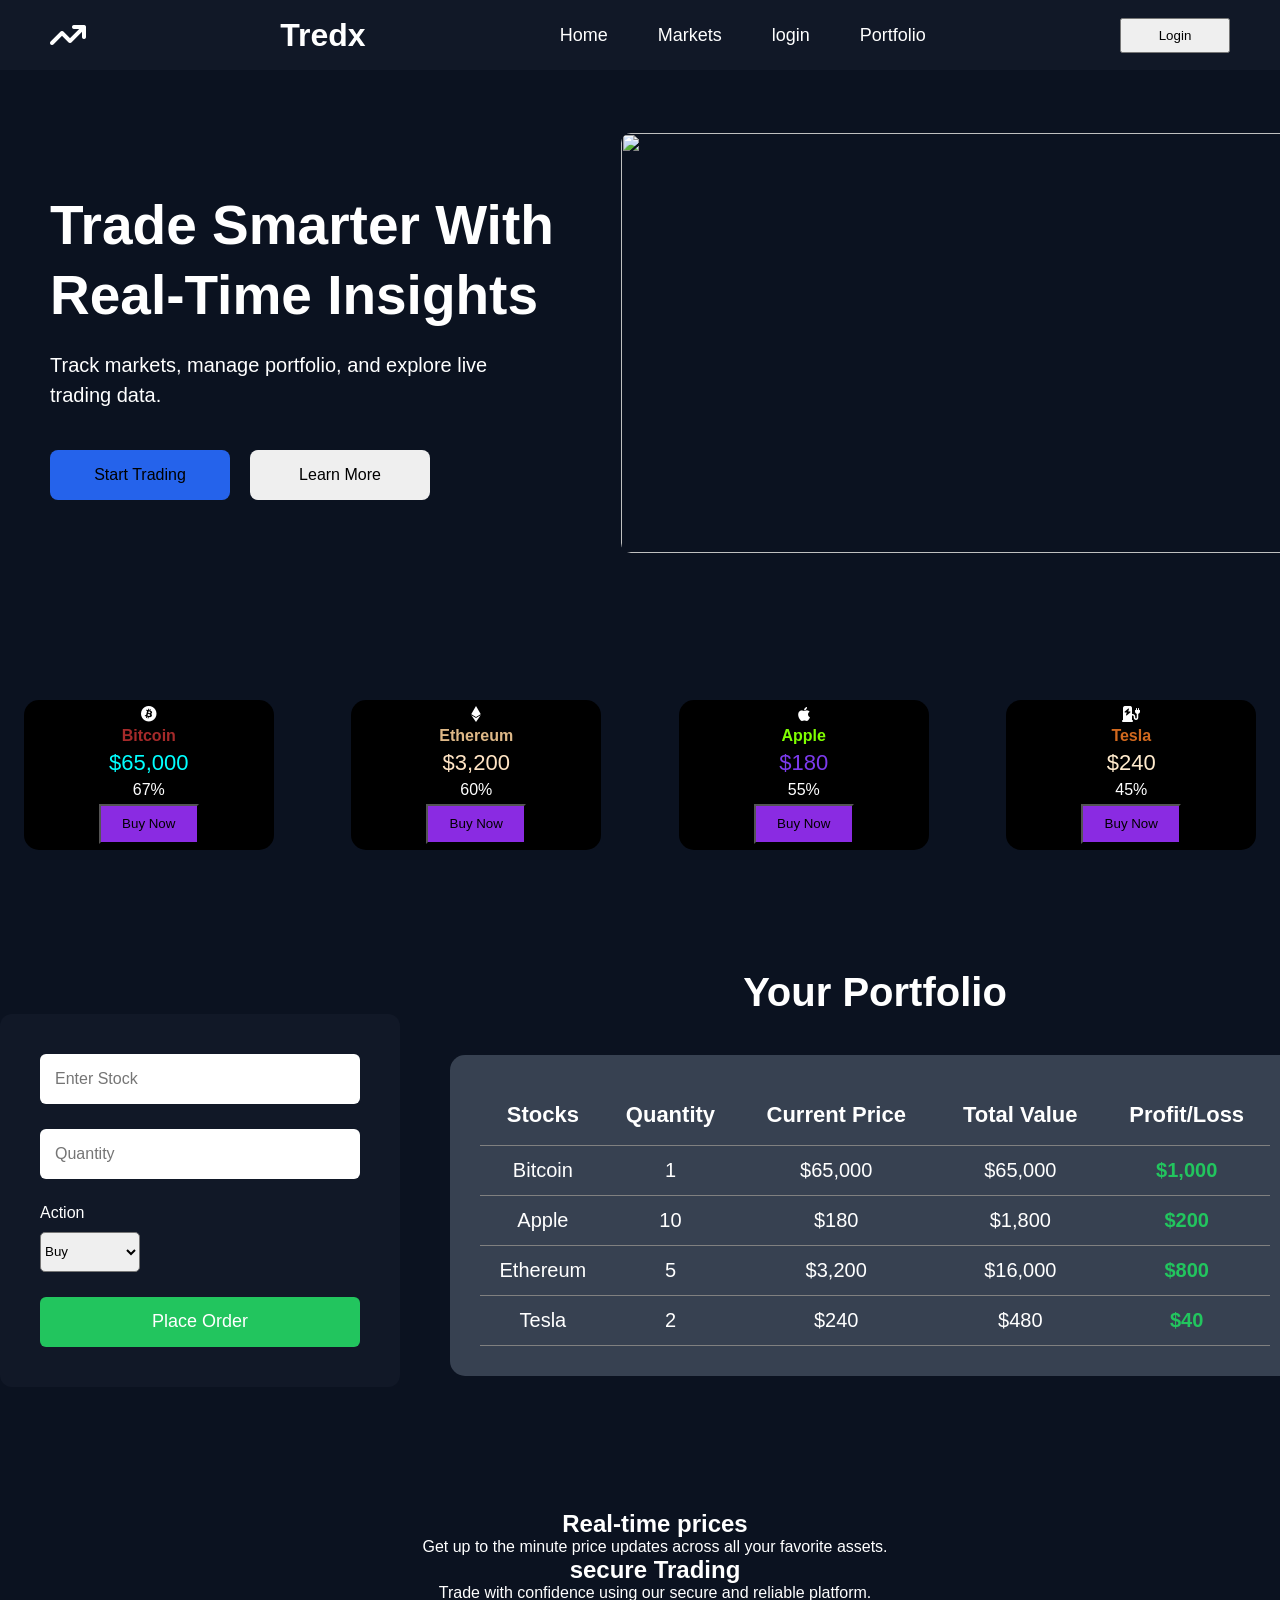
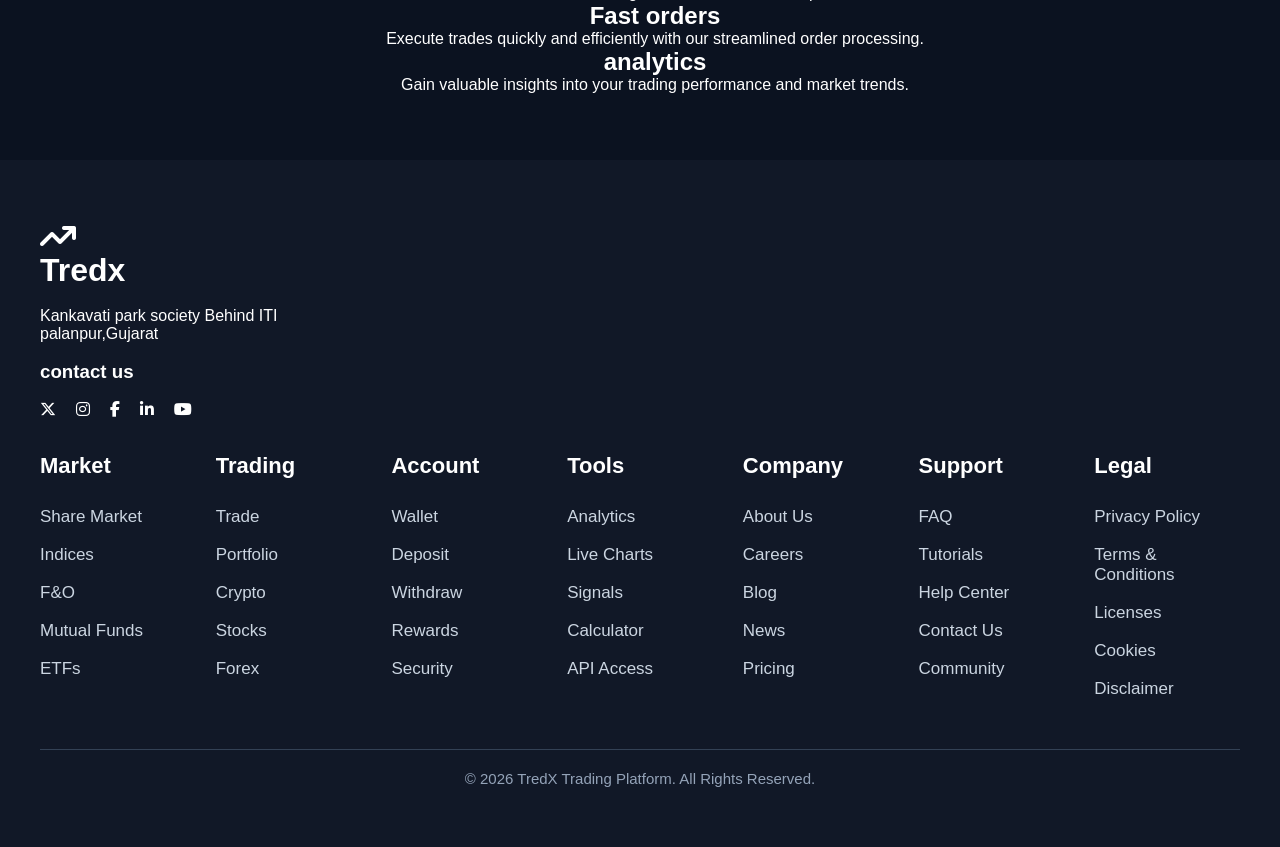
==== index.html @ a47a9762 "Add files via upload" ====
<!DOCTYPE html>
<html lang="en">
<head>
    <meta charset="UTF-8">
    <meta name="viewport" content="width=device-width, initial-scale=1.0">
    <title>Tredx</title>
    <link rel="stylesheet" href="style.css">
    <link rel="stylesheet" href="https://cdnjs.cloudflare.com/ajax/libs/font-awesome/6.5.1/css/all.min.css">
</head>
<body>
    <header>
        <i class="fa-solid fa-arrow-trend-up" style="color: linear-gradient(45deg,#2563eb,#7c3aed);font-size: 32px;"></i>
        <h1>Tredx</h1>
        <div class="menu">
        <a href="index.html" style="text-decoration: none;color: white;">Home</a>
        <a href="markets.html" style="text-decoration: none;color: white;">Markets</a>
        <a href="login.html" style="text-decoration: none;color: white;">login</a>
        <a href="portfolio.html" style="text-decoration: none;color: white;">Portfolio</a>
        </div>
        <button class="login-page" >Login</button>
    </header>
    <main>
        <section class="hero">

    <!-- LEFT SIDE -->
    <div class="hero-text">

        <h1>
            Trade Smarter With Real-Time Insights
        </h1>

        <p>
            Track markets, manage portfolio, and explore live trading data.
        </p>

        <!-- BUTTONS -->
        <div class="hero-buttons">

            <button class="btn" style="background-color: #2563eb;">
                Start Trading
            </button>

            <button class="btn">
                Learn More
            </button>

        </div>

    </div>

    <!-- RIGHT SIDE -->
    <div class="hero-image">

        <img src="anne-nygard-x07ELaNFt34-unsplash.jpg" height="200px">

    </div>

</section>
        <section class="markets" style="margin-top: 80px;display: flex;justify-content: space-around;gap:30px;text-align: center;">
            <div class="market-card" style="width: 250px;height: 150px; border-radius: 15px;background-color: black;display: flex;flex-direction: column;justify-content: center;text-align: center;gap: 5px;">
              <i class="fa-brands fa-bitcoin"></i>
              <h4 style="color: brown;">Bitcoin</h4>
                <p style="font-size: 22px; color: aqua;">$65,000</p>
                <p>67%</p>
                <button class="Trade" style="width: 100px; height: 40px;display: flex;justify-content: center;padding: 10px;margin-left: 75px;background-color: blueviolet;">Buy Now</button>
            </div>
            <div class="market-card"style="width: 250px;height: 150px; border-radius: 15px;background-color: black;display: flex;flex-direction: column;justify-content: center;text-align: center;gap: 5px;">
              <i class="fa-brands fa-ethereum"></i>
              <h4 style="color: burlywood;">Ethereum</h4>
                <p style="font-size: 22px;color: bisque;">$3,200</p>
                <p>60%</p>
                <button class="Trade" style="width: 100px; height: 40px;display: flex;justify-content: center;padding: 10px;margin-left: 75px; background-color: blueviolet;">Buy Now</button>
            </div>
            <div class="market-card"style="width: 250px;height: 150px; border-radius: 15px;background-color: black;display: flex;flex-direction: column;justify-content: center;text-align: center;gap: 5px;">
              <i class="fa-brands fa-apple"></i>
              <h4 style="color: chartreuse;">Apple</h4>
                <p style="font-size: 22px;color: #7c3aed;">$180</p>
                <p>55%</p>
                <button class="Trade" style="width: 100px; height: 40px;display: flex;justify-content: center;padding: 10px;margin-left: 75px; background-color: blueviolet;">Buy Now</button>
            </div>
            <div class="market-card"style="width: 250px;height: 150px; border-radius: 15px;background-color: black;display: flex;flex-direction: column;justify-content: center;text-align: center;gap: 5px;">
              <i class="fa-solid fa-charging-station"></i>
              <h4 style="color: chocolate;">Tesla</h4>
                <p style="font-size: 22px; color: blanchedalmond;">$240</p>
                <p>45%</p>
                <button class="Trade" style="width: 100px; height: 40px;display: flex;justify-content: center;padding: 10px;margin-left: 75px; background-color: blueviolet;">Buy Now</button>
            </div>
        </section>
    <nav style="display: flex;justify-content: space-around;">
       <section class="trading-panel" style="margin-top: 100px;">
    <form class="trade-form">

        <input type="text" placeholder="Enter Stock">

        <input type="number" placeholder="Quantity">

        <div class="action-box">

            <label>Action</label>

            <select>

                <option>Buy</option>
                <option>Sell</option>

            </select>

        </div>

        <button type="submit">
            Place Order
        </button>

    </form>

</section>
        <section class="portfolio" style="margin-top: 40px;">

    <h2>Your Portfolio</h2>

    <div class="portfolio-table">

        <table>

            <tr>

                <th>Stocks</th>
                <th>Quantity</th>
                <th>Current Price</th>
                <th>Total Value</th>
                <th>Profit/Loss</th>

            </tr>

            <tr>

                <td>Bitcoin</td>
                <td>1</td>
                <td>$65,000</td>
                <td>$65,000</td>
                <td class="profit">$1,000</td>

            </tr>

            <tr>

                <td>Apple</td>
                <td>10</td>
                <td>$180</td>
                <td>$1,800</td>
                <td class="profit">$200</td>

            </tr>

            <tr>

                <td>Ethereum</td>
                <td>5</td>
                <td>$3,200</td>
                <td>$16,000</td>
                <td class="profit">$800</td>

            </tr>

            <tr>

                <td>Tesla</td>
                <td>2</td>
                <td>$240</td>
                <td>$480</td>
                <td class="profit">$40</td>

            </tr>

        </table>

    </div>

</section>
</nav>
        <section class="features" style="width:100%;height: 250px;padding-left: 30px; margin-top: 60px;">
            <div>
                <h3 style="font-size: 24px; display: flex;justify-content: center;">Real-time prices</h3>
                <p style="font-size: 16px;display: flex;justify-content: center;">Get up to the minute price updates across all your favorite assets.</p>
            </div>
            <div>
                <h3  style="font-size: 24px;display: flex;justify-content: center;">secure Trading</h3>
                <p style="font-size: 16px;display: flex;justify-content: center;">Trade with confidence using our secure and reliable platform.</p>
            </div>
            <div>
                <h3 style="font-size: 24px;display: flex;justify-content: center;">Fast orders</h3>
                <p style="font-size: 16px;display: flex;justify-content: center;">Execute trades quickly and efficiently with our streamlined order processing.</p>
            </div>
            <div>
                <h3 style="font-size: 24px;display: flex;justify-content: center;">analytics</h3>
                <p style="font-size: 16px;display: flex;justify-content: center;">Gain valuable insights into your trading performance and market trends.</p>
            </div>
    </main>

  <style>

    *{
      margin: 0;
      padding: 0;
      box-sizing: border-box;
      font-family: Arial, sans-serif;
    }

    body{
      background: #0b1220;
    }

    .footer{
      background: #111827;
      padding: 60px 40px;
    }

    .footer-container{
      display: grid;
      grid-template-columns: repeat(7, 1fr);
      gap: 30px;
    }

    .footer-column{
      display: flex;
      flex-direction: column;
      gap: 18px;
    }

    .footer-column h3{
      color: white;
      font-size: 22px;
      margin-bottom: 10px;
    }

    .footer-column a{
      text-decoration: none;
      color: #cbd5e1;
      font-size: 17px;
      transition: 0.3s;
    }

    .footer-column a:hover{
      color: #00ffae;
      transform: translateX(5px);
    }

    .copyright{
      text-align: center;
      color: #94a3b8;
      margin-top: 50px;
      font-size: 15px;
      border-top: 1px solid #334155;
      padding-top: 20px;
    }

    @media(max-width:1200px){
      .footer-container{
        grid-template-columns: repeat(4,1fr);
      }
    }

    @media(max-width:768px){
      .footer-container{
        grid-template-columns: repeat(2,1fr);
      }
    }

    @media(max-width:500px){
      .footer-container{
        grid-template-columns: repeat(1,1fr);
      }
    }

  </style>

</head>
<body>

  <footer class="footer">

    <i class="fa-solid fa-arrow-trend-up" style="color: linear-gradient(45deg,#2563eb,#7c3aed);font-size: 32px;"></i>
    <h1>Tredx</h1>
    <br>
    <p>Kankavati park society Behind ITI</p>
    <p>palanpur,Gujarat</p>
    <br>
    <h3>contact us</h3><br>
    <div style="display: flex;gap: 20px;">
    <i class="fa-brands fa-x-twitter"></i>
    <i class="fa-brands fa-instagram"></i>
    <i class="fa-brands fa-facebook-f"></i>
    <i class="fa-brands fa-linkedin-in"></i>
    <i class="fa-brands fa-youtube"></i>
    </div>
    <br><br>

    <div class="footer-container">

      <div class="footer-column">
        <h3>Market</h3>
        <a href="#">Share Market</a>
        <a href="#">Indices</a>
        <a href="#">F&O</a>
        <a href="#">Mutual Funds</a>
        <a href="#">ETFs</a>
      </div>

      <div class="footer-column">
        <h3>Trading</h3>
        <a href="#">Trade</a>
        <a href="#">Portfolio</a>
        <a href="#">Crypto</a>
        <a href="#">Stocks</a>
        <a href="#">Forex</a>
      </div>

      <div class="footer-column">
        <h3>Account</h3>
        <a href="#">Wallet</a>
        <a href="#">Deposit</a>
        <a href="#">Withdraw</a>
        <a href="#">Rewards</a>
        <a href="#">Security</a>
      </div>

      <div class="footer-column">
        <h3>Tools</h3>
        <a href="#">Analytics</a>
        <a href="#">Live Charts</a>
        <a href="#">Signals</a>
        <a href="#">Calculator</a>
        <a href="#">API Access</a>
      </div>

      <div class="footer-column">
        <h3>Company</h3>
        <a href="#">About Us</a>
        <a href="#">Careers</a>
        <a href="#">Blog</a>
        <a href="#">News</a>
        <a href="#">Pricing</a>
      </div>

      <div class="footer-column">
        <h3>Support</h3>
        <a href="#">FAQ</a>
        <a href="#">Tutorials</a>
        <a href="#">Help Center</a>
        <a href="#">Contact Us</a>
        <a href="#">Community</a>
      </div>

      <div class="footer-column">
        <h3>Legal</h3>
        <a href="#">Privacy Policy</a>
        <a href="#">Terms & Conditions</a>
        <a href="#">Licenses</a>
        <a href="#">Cookies</a>
        <a href="#">Disclaimer</a>
      </div>

    </div>

    <div class="copyright">
      © 2026 TredX Trading Platform. All Rights Reserved.
    </div>

  </footer>

</body>
</html>
---- style.css ----
*{
    margin: 0;
    padding: 0;
    box-sizing: border-box;
}
body{
    background-color: #0f172a;
    color: white;
    font-family: Arial, sans-serif;
}
header{
    height: 70px;

    display: flex;
    justify-content: space-between;
    align-items: center;

    padding: 20px 50px;

    background-color: #111827;    
}
.menu{
    font-size: 18px;
    display: flex;
    gap: 50px;
}
.login-page{
    background-color: linear-gradient(45deg,#2563eb,#7c3aed);
    width: 110px;
    height: 35px;
}
.login-page:hover{
    background-color: azure;
    transition: 2s;
}
.hero{
    height: 550px;

    display: flex;

    justify-content: space-between;

    align-items: center;

    padding: 0px 50px;

    gap: 40px;
}



.hero-text{
    width: 45%;

    display: flex;

    flex-direction: column;

    gap: 20px;
}



.hero-text h1{
    font-size: 55px;

    line-height: 70px;

    width: 600px;
}



.hero-text p{
    font-size: 20px;

    line-height: 30px;

    width: 500px;
}



.hero-buttons{
    display: flex;

    gap: 20px;

    margin-top: 20px;
}



.btn{
    width: 180px;

    height: 50px;

    border: none;

    border-radius: 8px;

    font-size: 16px;

    cursor: pointer;
}
.hero-image img{
    width: 700px;

    height: 420px;

    border-radius: 10px;
}
.trading-panel{
    width: 100%;

    height: 500px;

    display: flex;

    justify-content: center;

    align-items: center;
}



.trade-form{
    width: 400px;

    background-color: #111827;

    padding: 40px;

    border-radius: 12px;

    display: flex;

    flex-direction: column;

    gap: 25px;
}



.trade-form input{
    width: 100%;

    height: 50px;

    padding-left: 15px;

    font-size: 16px;

    border: none;

    border-radius: 6px;
}



.action-box{
    display: flex;

    flex-direction: column;

    gap: 10px;

    color: white;
}



.action-box select{
    width: 100px;

    height: 40px;

    border-radius: 5px;
}



.trade-form button{
    width: 100%;

    height: 50px;

    border: none;

    border-radius: 6px;

    font-size: 18px;

    background-color: #22c55e;

    color: white;

    cursor: pointer;
}
.portfolio{
    width: 100%;

    height: 500px;

    padding-top: 80px;

    padding-left: 50px;

    padding-right: 50px;
}



.portfolio h2{
    font-size: 40px;

    font-weight: bold;

    color: white;

    margin-bottom: 40px;

    text-align: center;
}



.portfolio-table{
    width: 850px;

    background-color: #374151;

    padding: 30px;

    border-radius: 15px;

    margin: auto;
}



.portfolio table{
    width: 100%;

    border-collapse: collapse;

    color: white;
}



.portfolio th{
    height: 60px;

    font-size: 22px;
}



.portfolio td{
    height: 50px;

    text-align: center;

    font-size: 20px;
}



.portfolio tr{
    border-bottom: 1px solid gray;
}



.profit{
    color: #22c55e;

    font-weight: bold;
}

/* =========================
   MOBILE RESPONSIVE CODE
   ADD THIS AT END OF CSS
========================= */

@media(max-width:768px){

    /* HEADER */

    header{
        display: flex;
        flex-wrap: wrap;
        justify-content: center;
        align-items: center;
        gap: 15px;

        height: auto;
        padding: 20px;
        text-align: center;
    }

    .menu{
        display: flex;
        flex-direction: row;
        flex-wrap: wrap;
        justify-content: center;

        gap: 15px;

        font-size: 16px;
    }

    .login-page{
        width: 100px;
    }

    /* HERO SECTION */

    .hero{
        flex-direction: column;

        height: auto;

        padding: 40px 20px;

        text-align: center;
    }

    .hero-text{
        width: 100%;

        align-items: center;
    }

    .hero-text h1{
        width: 100%;

        font-size: 38px;

        line-height: 50px;
    }

    .hero-text p{
        width: 100%;

        font-size: 18px;

        line-height: 28px;
    }

    .hero-buttons{
        flex-direction: column;

        width: 100%;

        align-items: center;
    }

    .btn{
        width: 90%;
    }

    .hero-image img{
        width: 100%;

        height: auto;
    }

    /* MARKET SECTION */

    .markets{
        flex-direction: column !important;

        align-items: center;

        gap: 20px !important;
    }

    .market-card{
        width: 90% !important;

        margin: auto;
    }

    .Trade{
        margin-left: auto !important;
        margin-right: auto !important;
    }

    /* TRADING + PORTFOLIO */

    nav{
        flex-direction: column;

        align-items: center;
    }

    .trading-panel{
        width: 100%;

        height: auto;

        margin-top: 40px !important;
    }

    .trade-form{
        width: 90%;
    }

    .portfolio{
        width: 100%;

        height: auto;

        padding: 40px 20px;
    }

    .portfolio h2{
        font-size: 32px;
    }

    .portfolio-table{
        width: 100%;

        overflow-x: auto;

        padding: 20px;
    }

    .portfolio table{
        min-width: 700px;
    }

    /* FEATURES */

    .features{
        width: 100% !important;

        height: auto !important;

        padding: 20px !important;

        display: flex;

        flex-direction: column;

        gap: 30px;

        text-align: center;
    }

    /* FOOTER */

    /* FOOTER */

.footer{
    padding: 40px 20px;
}

.footer-container{
    display: grid;

    grid-template-columns: repeat(2,1fr);

    gap: 25px;
}

.footer-column{
    text-align: center;
}

.copyright{
    font-size: 14px;
}

}
@media(max-width:480px){

    .footer-container{
        grid-template-columns: repeat(2,1fr);

        gap: 20px;
    }

    .footer-column h3{
        font-size: 18px;
    }

    .footer-column a{
        font-size: 14px;
    }

}
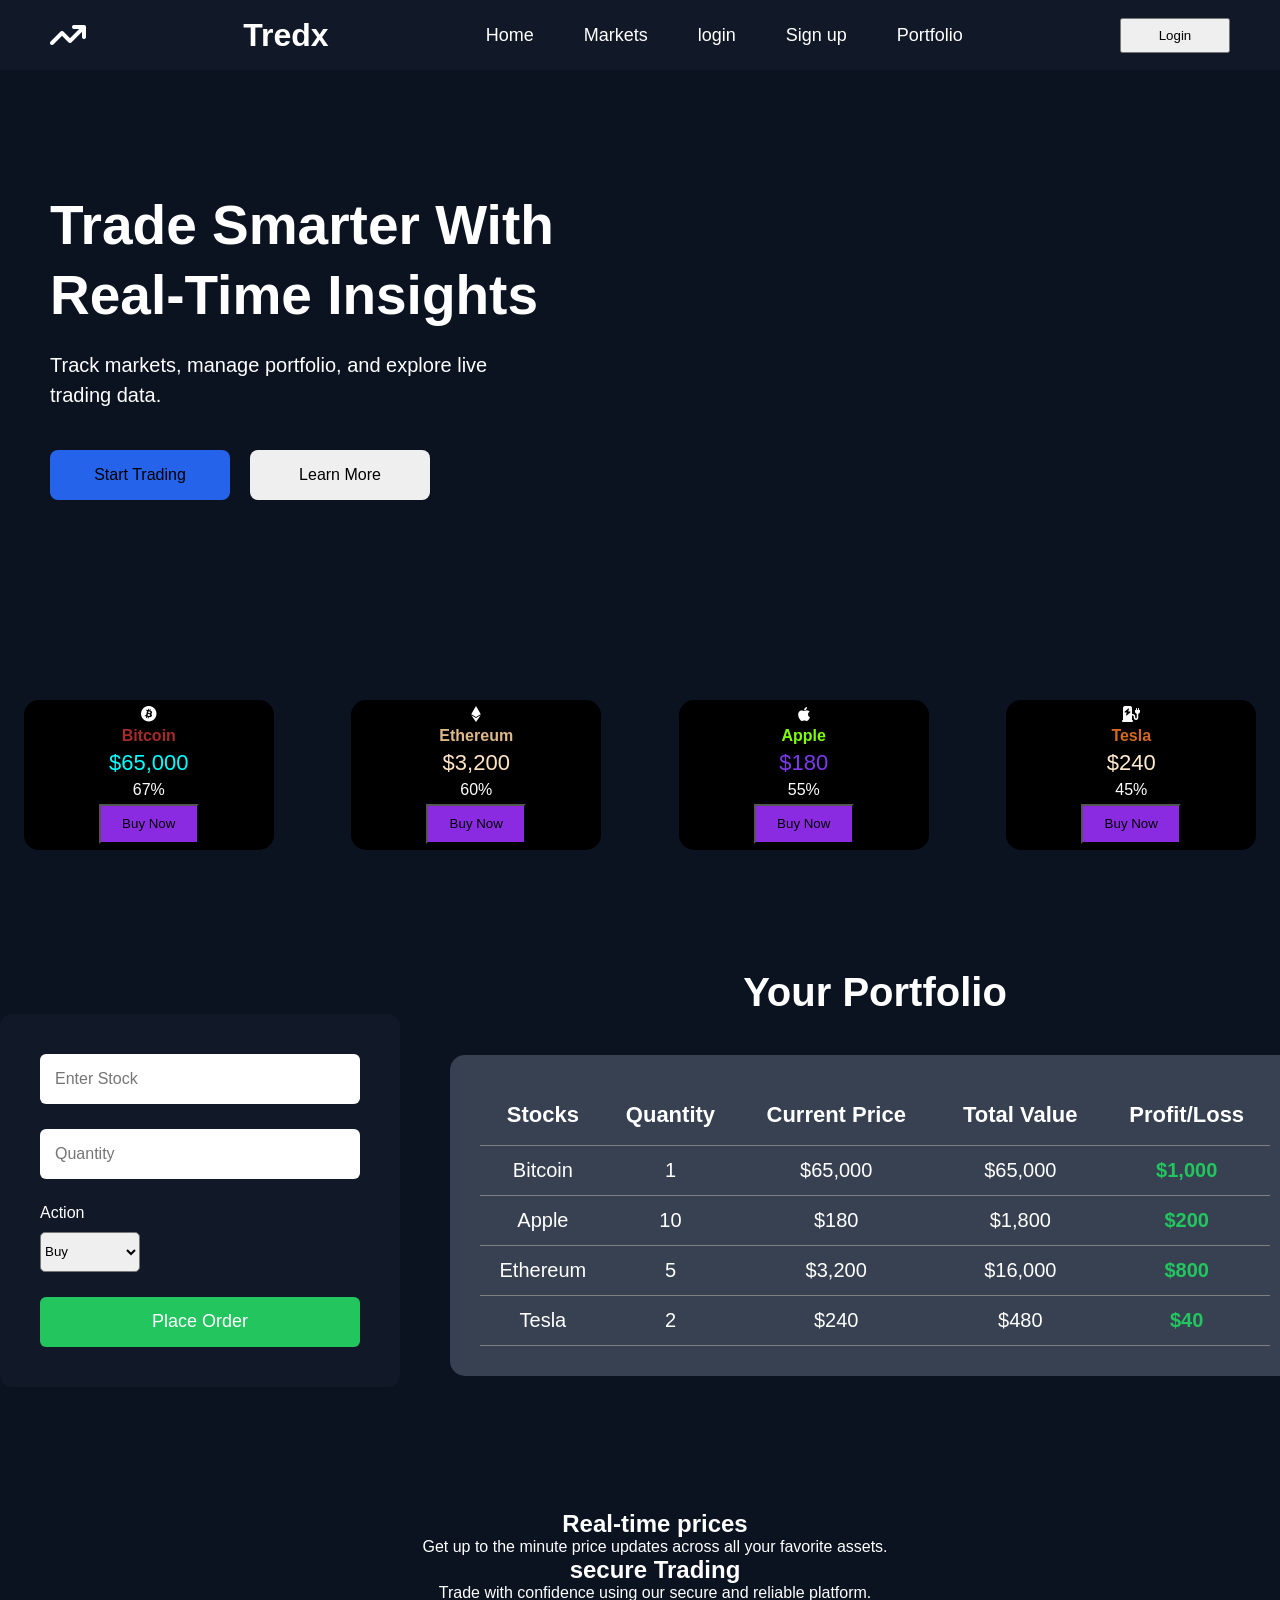
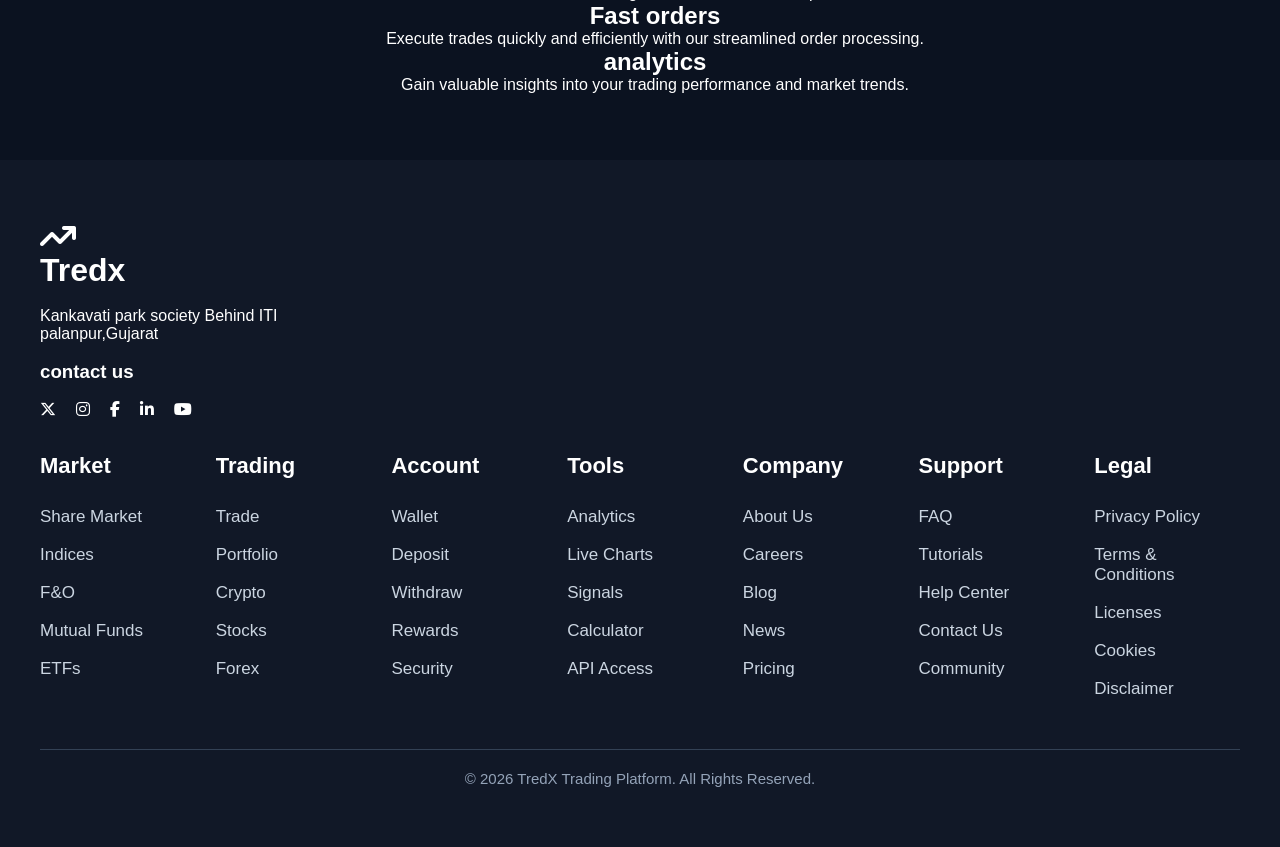
==== commit 92aeb731: "Update index.html" ====
--- a/index.html
+++ b/index.html
@@ -15,12 +15,13 @@
         <a href="index.html" style="text-decoration: none;color: white;">Home</a>
         <a href="markets.html" style="text-decoration: none;color: white;">Markets</a>
         <a href="login.html" style="text-decoration: none;color: white;">login</a>
+        <a href="signup.html" style="text-decoration: none;color: white;">Sign up</a>
         <a href="portfolio.html" style="text-decoration: none;color: white;">Portfolio</a>
         </div>
         <button class="login-page" >Login</button>
     </header>
     <main>
-        <section class="hero">
+        <section class="hero" style="background-image: url(vladislav-maslow-eNStVITP_10-unsplash.jpg);">
 
     <!-- LEFT SIDE -->
     <div class="hero-text">
@@ -49,11 +50,6 @@
     </div>
 
     <!-- RIGHT SIDE -->
-    <div class="hero-image">
-
-        <img src="anne-nygard-x07ELaNFt34-unsplash.jpg" height="200px">
-
-    </div>
 
 </section>
         <section class="markets" style="margin-top: 80px;display: flex;justify-content: space-around;gap:30px;text-align: center;">
@@ -369,4 +365,4 @@
   </footer>
 
 </body>
-</html>+</html>
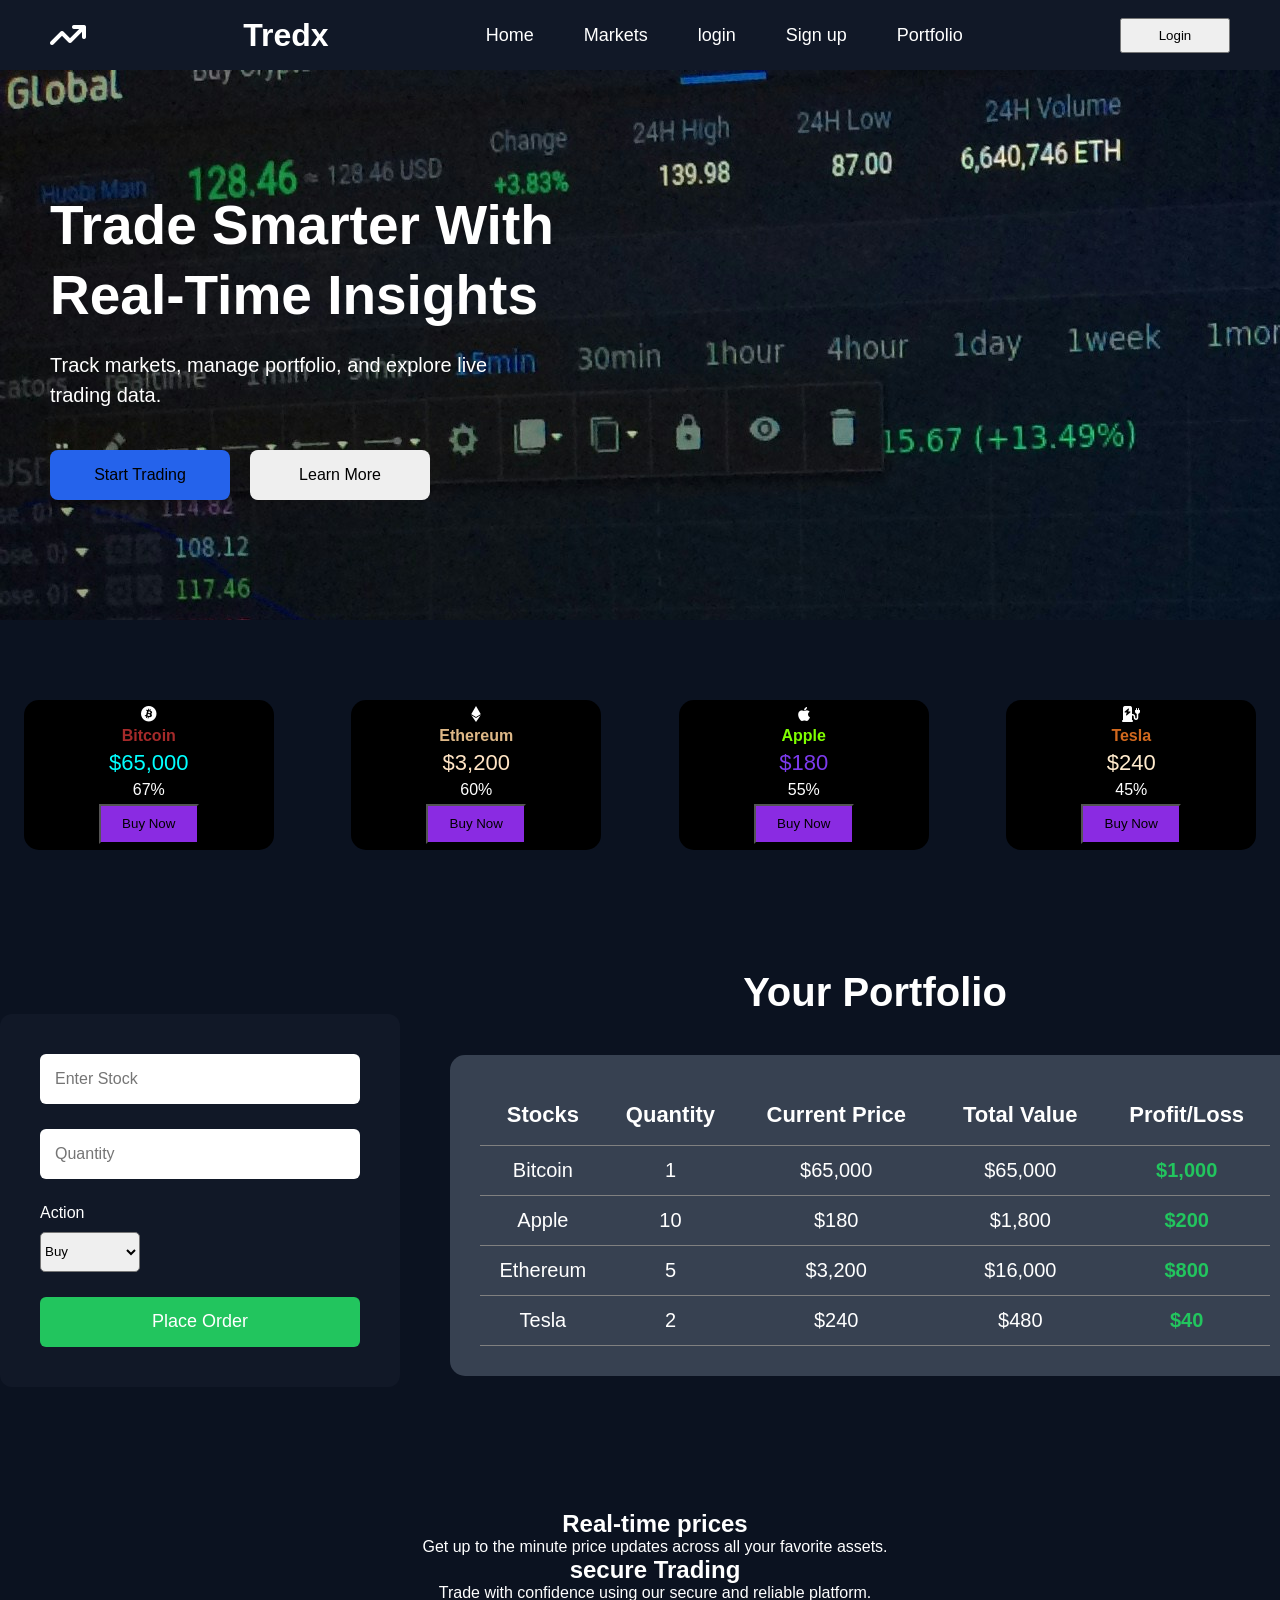
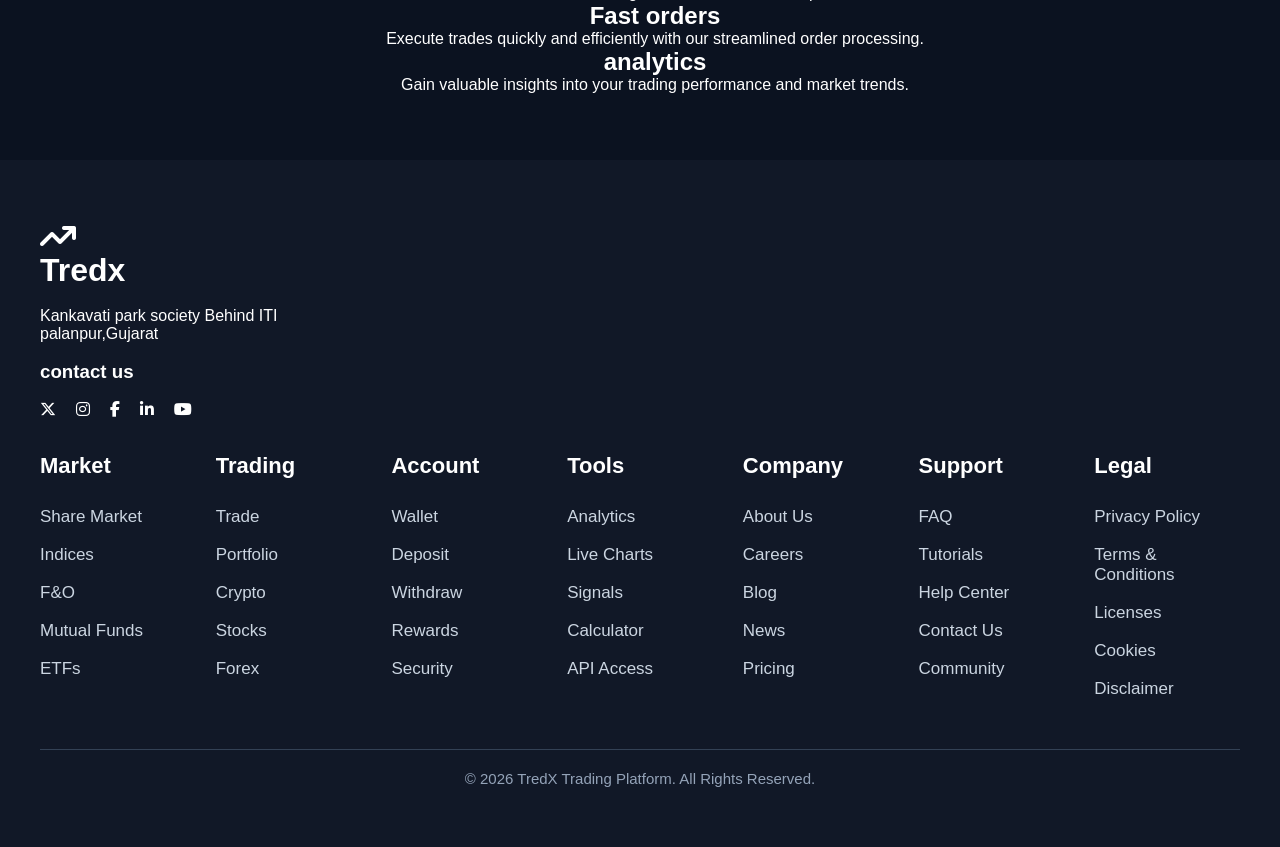
==== commit f9cb6b08: "Add files via upload" ====
--- a/index.html
+++ b/index.html
@@ -365,4 +365,4 @@
   </footer>
 
 </body>
-</html>
+</html>
--- a/style.css
+++ b/style.css
@@ -492,4 +492,7 @@
         font-size: 14px;
     }
 
+}
+.login-box:hover{
+    transform: translateX(200px);
 }
